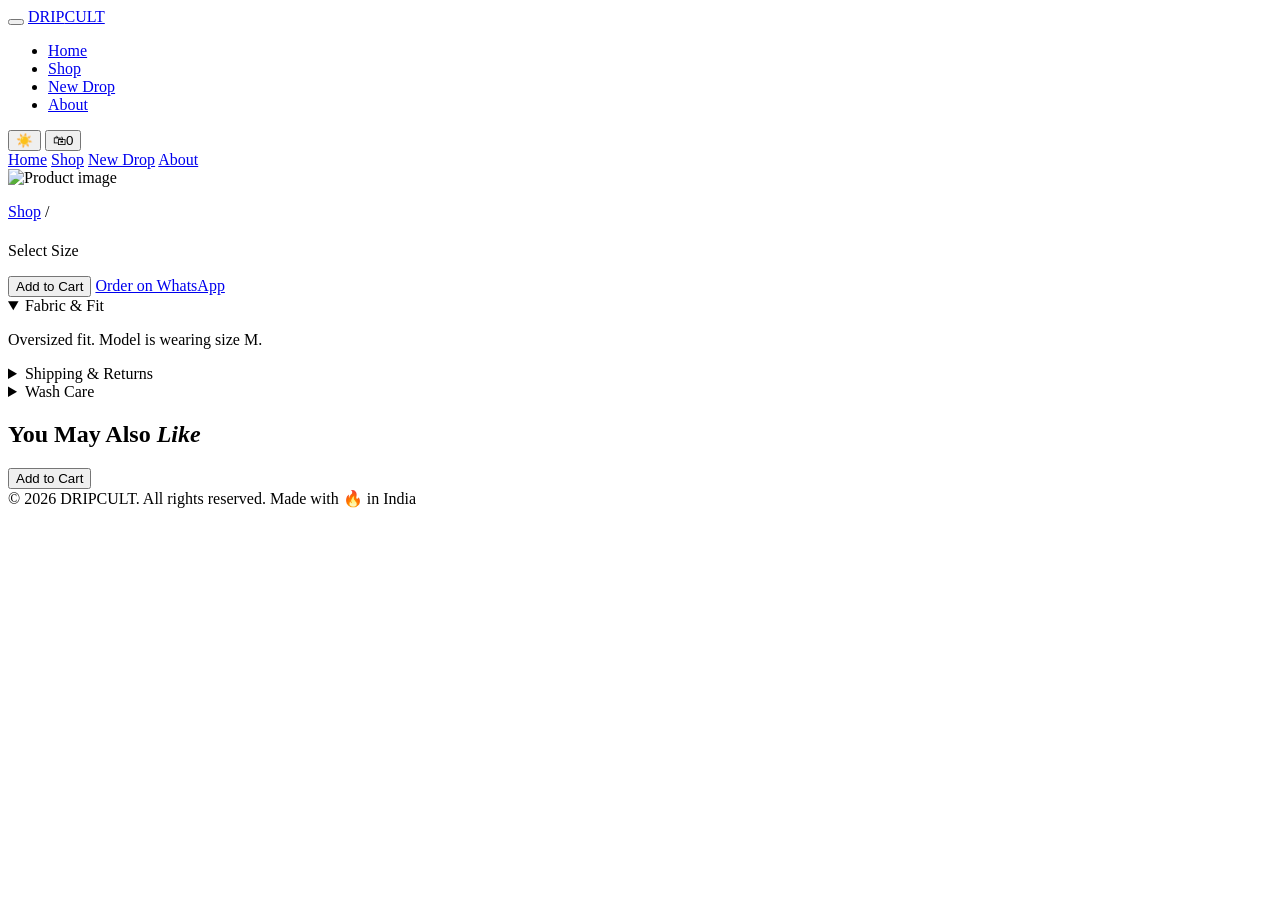
==== product.html @ 4c6a0a87 "Add files via upload" ====
<!DOCTYPE html>
<html lang="en" data-theme="dark">
<head>
  <meta charset="UTF-8">
  <meta name="viewport" content="width=device-width, initial-scale=1.0">
  <title>Product — DRIPCULT</title>
  <script>
    document.documentElement.setAttribute('data-theme', localStorage.getItem('theme') || 'dark');
    function imgFail(el){ el.style.display='none'; var w = el.closest('.ph-wrap'); if (w) w.classList.add('ph'); }
  </script>
  <link rel="preconnect" href="https://fonts.googleapis.com">
  <link rel="preconnect" href="https://fonts.gstatic.com" crossorigin>
  <link href="https://fonts.googleapis.com/css2?family=Anton&family=Archivo:wght@400;500;600;700&display=swap" rel="stylesheet">
  <link rel="stylesheet" href="css/style.css">
</head>
<body>

  <header class="nav">
    <button class="nav-burger" id="burger" aria-label="Open menu"><span></span><span></span><span></span></button>
    <a href="index.html" class="logo">DRIP<span>CULT</span></a>
    <ul class="nav-links">
      <li><a href="index.html">Home</a></li>
      <li><a href="shop.html">Shop</a></li>
      <li><a href="shop.html">New Drop</a></li>
      <li><a href="index.html#about">About</a></li>
    </ul>
    <div class="nav-actions">
      <button class="icon-btn" data-theme-toggle aria-label="Toggle light/dark theme"><span class="t-icon">☀️</span></button>
      <button class="icon-btn cart-btn" id="cartBtn" aria-label="Open cart">🛍<span class="cart-count" id="cartCount">0</span></button>
    </div>
  </header>

  <div class="mobile-menu" id="mobileMenu">
    <a href="index.html">Home</a>
    <a href="shop.html">Shop</a>
    <a href="shop.html">New Drop</a>
    <a href="index.html#about">About</a>
  </div>

  <main class="container" id="productPage">
    <div class="product-layout">
      <div class="gallery">
        <div class="gallery-main ph-wrap" id="galleryMain" data-label="Product image">
          <img id="mainImg" src="" alt="Product image">
        </div>
        <div class="thumbs" id="thumbs"></div>
      </div>
      <div class="p-info">
        <p class="crumb"><a href="shop.html">Shop</a> / <span id="crumbName"></span></p>
        <h1 id="pName"></h1>
        <div class="price-row big">
          <span class="price" id="pPrice"></span>
          <s class="mrp" id="pMrp"></s>
          <span class="off" id="pOff"></span>
        </div>
        <p class="p-desc" id="pDesc"></p>
        <p class="label">Select Size</p>
        <div class="sizes" id="sizes"></div>
        <div class="p-actions">
          <button class="btn btn-accent" id="addBtn">Add to Cart</button>
          <a class="btn btn-wa" id="waBtn" href="#" target="_blank" rel="noopener">Order on WhatsApp</a>
        </div>
        <div class="accordions">
          <details class="acc" open>
            <summary>Fabric & Fit</summary>
            <p id="pFit">Oversized fit. Model is wearing size M.</p>
          </details>
          <details class="acc">
            <summary>Shipping & Returns</summary>
            <p>Free shipping on prepaid orders. COD available. 7-day easy size exchange.</p>
          </details>
          <details class="acc">
            <summary>Wash Care</summary>
            <p>Machine wash cold, inside out. Do not bleach. Do not iron on print.</p>
          </details>
        </div>
      </div>
    </div>

    <section class="section">
      <div class="section-head">
        <h2 class="section-title">You May Also <em>Like</em></h2>
      </div>
      <div class="h-scroll" id="relatedRow"></div>
    </section>
  </main>

  <!-- Mobile sticky buy bar -->
  <div class="sticky-bar" id="stickyBar">
    <div class="sticky-price"><span class="price" id="sPrice"></span><s class="mrp" id="sMrp"></s></div>
    <button class="btn btn-accent" id="stickyAdd">Add to Cart</button>
  </div>

  <footer class="footer">
    <div class="container">
      <div class="foot-note">
        <span>© 2026 DRIPCULT. All rights reserved.</span>
        <span>Made with 🔥 in India</span>
      </div>
    </div>
  </footer>

  <script src="https://cdn.jsdelivr.net/npm/gsap@3.12.5/dist/gsap.min.js"></script>
  <script src="js/products.js"></script>
  <script src="js/main.js"></script>
</body>
</html>
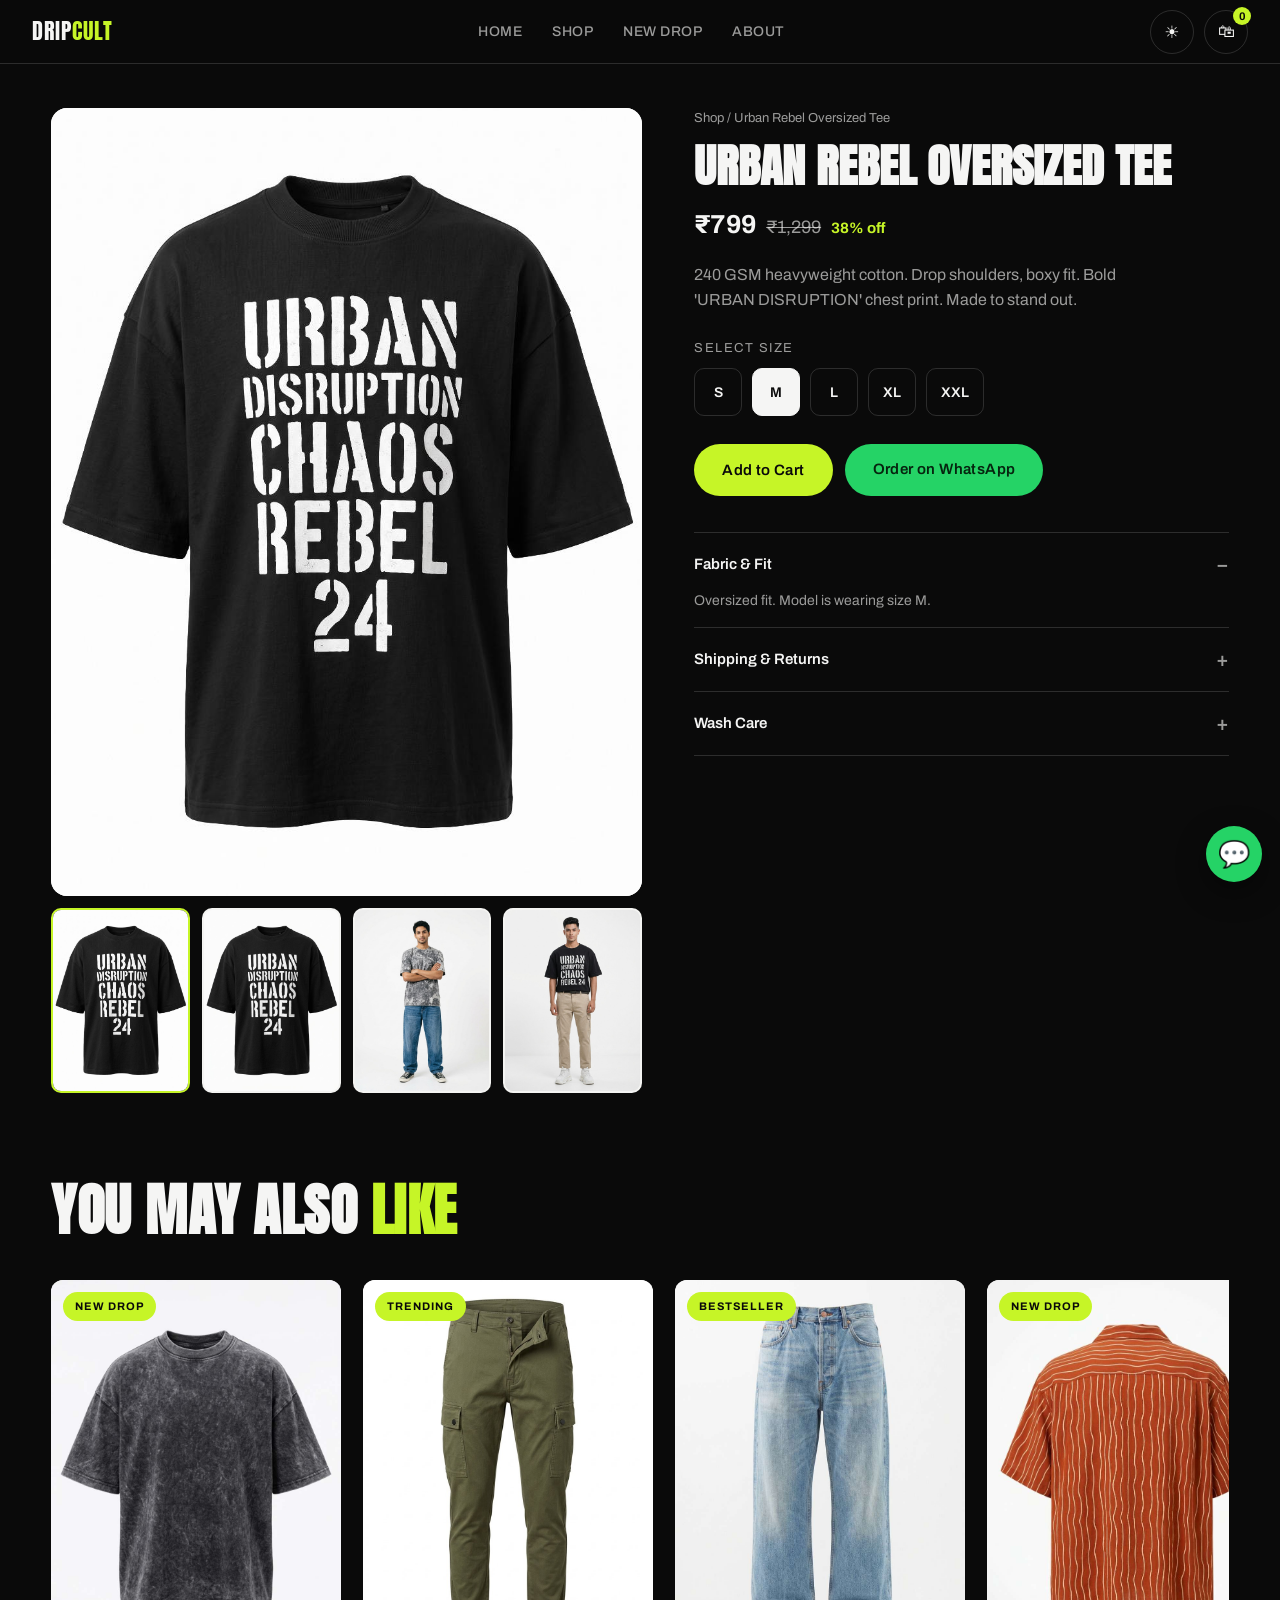
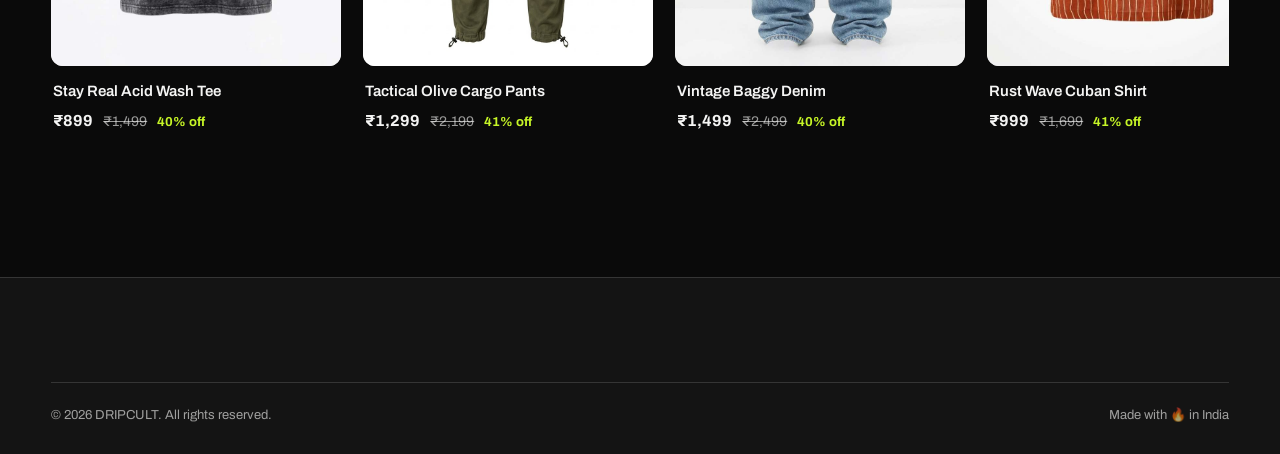
==== commit 935a8194: "seo: add missing meta description to product page" ====
--- a/product.html
+++ b/product.html
@@ -4,6 +4,7 @@
   <meta charset="UTF-8">
   <meta name="viewport" content="width=device-width, initial-scale=1.0">
   <title>Product — DRIPCULT</title>
+  <meta name="description" content="Shop DRIPCULT streetwear — heavyweight tees, cargos, hoodies & sneakers with size selector and WhatsApp ordering.">
   <script>
     document.documentElement.setAttribute('data-theme', localStorage.getItem('theme') || 'dark');
     function imgFail(el){ el.style.display='none'; var w = el.closest('.ph-wrap'); if (w) w.classList.add('ph'); }
--- a/css/style.css
+++ b/css/style.css
@@ -0,0 +1,496 @@
+/* ============================================
+   DRIPCULT — style.css
+   Dark streetwear theme + Light mode toggle
+   ============================================ */
+
+:root {
+  --nav-h: 64px;
+  --radius: 12px;
+  --font-display: 'Anton', 'Impact', 'Arial Black', sans-serif;
+  --font-body: 'Archivo', 'Segoe UI', system-ui, sans-serif;
+}
+
+html[data-theme="dark"] {
+  --bg: #0a0a0a;
+  --surface: #141414;
+  --surface2: #1e1e1e;
+  --text: #f5f5f4;
+  --muted: rgba(245, 245, 244, 0.62);
+  --border: rgba(255, 255, 255, 0.14);
+  --accent: #c6f527;
+  --accent-ink: #c6f527;
+  --accent-text: #0a0a0a;
+  --card-img-bg: #f4f4f2;
+  --shadow: 0 10px 30px rgba(0, 0, 0, 0.45);
+}
+
+html[data-theme="light"] {
+  --bg: #f6f6f4;
+  --surface: #ffffff;
+  --surface2: #ebebe8;
+  --text: #131312;
+  --muted: rgba(19, 19, 18, 0.6);
+  --border: rgba(19, 19, 18, 0.14);
+  --accent: #c6f527;
+  --accent-ink: #5a7a00;
+  --accent-text: #0a0a0a;
+  --card-img-bg: #ffffff;
+  --shadow: 0 10px 30px rgba(0, 0, 0, 0.08);
+}
+
+* { margin: 0; padding: 0; box-sizing: border-box; }
+
+html { scroll-behavior: smooth; }
+
+body {
+  background: var(--bg);
+  color: var(--text);
+  font-family: var(--font-body);
+  font-size: 16px;
+  line-height: 1.55;
+  transition: background 0.3s ease, color 0.3s ease;
+  -webkit-font-smoothing: antialiased;
+}
+
+img { max-width: 100%; display: block; }
+a { color: inherit; text-decoration: none; }
+ul { list-style: none; }
+button { font-family: inherit; cursor: pointer; border: none; background: none; color: inherit; font-size: inherit; }
+
+.container { width: min(1200px, 92%); margin: 0 auto; }
+
+/* ---------- NAV ---------- */
+.nav {
+  position: fixed; top: 0; left: 0; right: 0; z-index: 100;
+  height: var(--nav-h);
+  display: flex; align-items: center; justify-content: space-between;
+  padding: 0 clamp(16px, 4vw, 32px);
+  background: color-mix(in srgb, var(--bg) 82%, transparent);
+  backdrop-filter: blur(14px);
+  -webkit-backdrop-filter: blur(14px);
+  border-bottom: 1px solid var(--border);
+}
+
+.logo {
+  font-family: var(--font-display);
+  font-size: 22px; letter-spacing: 1px; text-transform: uppercase;
+}
+.logo span { color: var(--accent-ink); }
+
+.nav-links { display: flex; gap: 30px; }
+.nav-links a {
+  font-size: 14px; font-weight: 500; letter-spacing: 0.5px; text-transform: uppercase;
+  color: var(--muted); transition: color 0.2s;
+  padding: 12px 0;
+}
+.nav-links a:hover { color: var(--text); }
+
+.nav-actions { display: flex; gap: 10px; align-items: center; }
+
+.icon-btn {
+  width: 44px; height: 44px; display: grid; place-items: center;
+  border: 1px solid var(--border); border-radius: 50%;
+  font-size: 17px; transition: border-color 0.2s, transform 0.2s;
+  position: relative;
+}
+.icon-btn:hover { border-color: var(--text); transform: translateY(-1px); }
+
+.cart-count {
+  position: absolute; top: -4px; right: -4px;
+  background: var(--accent); color: var(--accent-text);
+  font-size: 11px; font-weight: 700;
+  min-width: 18px; height: 18px; border-radius: 999px;
+  display: grid; place-items: center; padding: 0 4px;
+}
+
+/* Burger */
+.nav-burger { display: none; flex-direction: column; gap: 5px; width: 44px; height: 44px; align-items: center; justify-content: center; }
+.nav-burger span { display: block; width: 22px; height: 2px; background: var(--text); transition: transform 0.3s, opacity 0.3s; }
+.nav-burger.open span:nth-child(1) { transform: translateY(7px) rotate(45deg); }
+.nav-burger.open span:nth-child(2) { opacity: 0; }
+.nav-burger.open span:nth-child(3) { transform: translateY(-7px) rotate(-45deg); }
+
+/* Mobile menu */
+.mobile-menu {
+  position: fixed; inset: 0; z-index: 95;
+  background: var(--bg);
+  display: flex; flex-direction: column; justify-content: center; gap: 8px;
+  padding: 0 8%;
+  transform: translateY(-102%);
+  transition: transform 0.45s cubic-bezier(0.77, 0, 0.18, 1);
+}
+.mobile-menu.open { transform: none; }
+.mobile-menu a {
+  font-family: var(--font-display);
+  font-size: clamp(40px, 10vw, 64px);
+  text-transform: uppercase; line-height: 1.15;
+  color: var(--text); transition: color 0.2s;
+}
+.mobile-menu a:hover { color: var(--accent-ink); }
+
+/* ---------- HERO ---------- */
+.hero {
+  min-height: 100svh;
+  display: flex; align-items: center;
+  padding: calc(var(--nav-h) + 40px) 0 64px;
+  overflow: hidden;
+}
+.hero-inner {
+  width: min(1200px, 92%); margin: 0 auto;
+  display: grid; grid-template-columns: 1.1fr 0.9fr;
+  gap: 48px; align-items: center;
+}
+.hero-kicker {
+  color: var(--accent-ink); font-weight: 600; font-size: 13px;
+  letter-spacing: 3px; text-transform: uppercase; margin-bottom: 18px;
+}
+.hero-title {
+  font-family: var(--font-display);
+  font-size: clamp(56px, 9vw, 118px);
+  line-height: 0.95; text-transform: uppercase; letter-spacing: 1px;
+}
+.hero-title span { display: block; }
+.hero-title span:nth-child(3) { color: var(--accent-ink); }
+.hero-sub { color: var(--muted); max-width: 430px; margin: 24px 0 32px; font-size: 17px; }
+.hero-cta { display: flex; gap: 14px; flex-wrap: wrap; }
+
+.hero-img {
+  border-radius: 24px; overflow: hidden;
+  aspect-ratio: 3 / 4; width: 100%; max-width: 430px; justify-self: end;
+  background: var(--surface);
+  box-shadow: var(--shadow);
+}
+.hero-img img { width: 100%; height: 100%; object-fit: cover; }
+
+/* ---------- BUTTONS ---------- */
+.btn {
+  display: inline-flex; align-items: center; justify-content: center;
+  padding: 14px 28px; min-height: 48px;
+  border-radius: 999px;
+  font-weight: 600; font-size: 15px; letter-spacing: 0.4px;
+  transition: transform 0.22s, box-shadow 0.22s, background 0.22s;
+  white-space: nowrap;
+}
+.btn-accent { background: var(--accent); color: var(--accent-text); }
+.btn-accent:hover { transform: translateY(-2px); box-shadow: 0 8px 24px rgba(198, 245, 39, 0.32); }
+.btn-ghost { border: 1px solid var(--border); color: var(--text); }
+.btn-ghost:hover { border-color: var(--text); transform: translateY(-2px); }
+.btn-wa { background: #25d366; color: #06250f; }
+.btn-wa:hover { transform: translateY(-2px); box-shadow: 0 8px 24px rgba(37, 211, 102, 0.32); }
+
+/* ---------- PLACEHOLDER (missing images) ---------- */
+.ph-wrap { position: relative; }
+.ph { background: linear-gradient(135deg, var(--surface2), var(--surface)) !important; }
+.ph::after {
+  content: "📷 " attr(data-label);
+  position: absolute; inset: 0; z-index: 0;
+  display: grid; place-items: center;
+  color: var(--muted); font-size: 13px; letter-spacing: 0.5px;
+  text-align: center; padding: 16px;
+}
+
+/* ---------- MARQUEE ---------- */
+.marquee {
+  background: var(--accent); color: var(--accent-text);
+  overflow: hidden; padding: 13px 0;
+}
+.marquee-track {
+  display: flex; gap: 48px; width: max-content;
+  white-space: nowrap;
+  animation: marquee 22s linear infinite;
+  font-family: var(--font-display); font-size: 17px;
+  letter-spacing: 2px; text-transform: uppercase;
+}
+@keyframes marquee { to { transform: translateX(-50%); } }
+
+/* ---------- SECTIONS ---------- */
+.section { padding: 88px 0; }
+.section-alt { background: var(--surface); }
+
+.section-head {
+  display: flex; justify-content: space-between; align-items: flex-end;
+  gap: 16px; flex-wrap: wrap; margin-bottom: 40px;
+}
+.section-title {
+  font-family: var(--font-display);
+  font-size: clamp(34px, 5vw, 56px);
+  text-transform: uppercase; line-height: 1.05; letter-spacing: 0.5px;
+}
+.section-title em { color: var(--accent-ink); font-style: normal; }
+.link-more { color: var(--muted); font-size: 14px; border-bottom: 1px solid var(--border); padding-bottom: 3px; transition: color 0.2s; }
+.link-more:hover { color: var(--text); }
+
+/* ---------- HORIZONTAL SCROLL ROW ---------- */
+.h-scroll {
+  display: grid; grid-auto-flow: column;
+  grid-auto-columns: min(290px, 74vw);
+  gap: 22px;
+  overflow-x: auto; padding-bottom: 16px;
+  scroll-snap-type: x mandatory;
+}
+.h-scroll > * { scroll-snap-align: start; }
+.h-scroll::-webkit-scrollbar { height: 6px; }
+.h-scroll::-webkit-scrollbar-thumb { background: var(--border); border-radius: 999px; }
+
+/* ---------- PRODUCT CARD ---------- */
+.card { display: block; transition: transform 0.3s ease; }
+.card:hover { transform: scale(1.04); position: relative; z-index: 3; }
+.card-img {
+  position: relative; aspect-ratio: 3 / 4;
+  border-radius: var(--radius); overflow: hidden;
+  background: var(--card-img-bg);
+}
+.card-img img {
+  position: relative; z-index: 1;
+  width: 100%; height: 100%; object-fit: cover;
+  transition: opacity 0.35s ease, transform 0.5s ease;
+}
+
+.tag {
+  position: absolute; top: 12px; left: 12px; z-index: 3;
+  background: var(--accent); color: var(--accent-text);
+  font-size: 11px; font-weight: 700; letter-spacing: 1px; text-transform: uppercase;
+  padding: 6px 12px; border-radius: 999px;
+}
+
+.card-info { padding: 14px 2px 0; }
+.card-info h4 { font-size: 15px; font-weight: 600; }
+.price-row { display: flex; gap: 10px; align-items: baseline; margin-top: 5px; flex-wrap: wrap; }
+.price { font-weight: 700; font-size: 16px; }
+.mrp { color: var(--muted); font-size: 14px; }
+.off { color: var(--accent-ink); font-size: 13px; font-weight: 700; }
+.price-row.big .price { font-size: 26px; }
+.price-row.big .mrp { font-size: 18px; }
+.price-row.big .off { font-size: 15px; }
+
+/* ---------- CATEGORIES ---------- */
+.cats { display: grid; grid-template-columns: repeat(3, 1fr); gap: 22px; }
+.cat {
+  position: relative; aspect-ratio: 3 / 4;
+  border-radius: 16px; overflow: hidden;
+  display: flex; align-items: flex-end; padding: 24px;
+  background: var(--surface2);
+}
+.cat img { position: absolute; inset: 0; z-index: 1; width: 100%; height: 100%; object-fit: cover; transition: transform 0.5s ease; }
+.cat:hover img { transform: scale(1.05); }
+.cat::before {
+  content: ""; position: absolute; inset: 0; z-index: 2;
+  background: linear-gradient(to top, rgba(0, 0, 0, 0.72), transparent 55%);
+}
+.cat-label { position: relative; z-index: 3; color: #fff; }
+.cat-label h3 { font-family: var(--font-display); font-size: 26px; text-transform: uppercase; letter-spacing: 0.5px; }
+.cat-label span { color: #c6f527; font-size: 14px; font-weight: 600; }
+
+/* ---------- BANNER ---------- */
+.banner {
+  position: relative; min-height: 480px;
+  border-radius: 24px; overflow: hidden;
+  display: grid; place-items: center; text-align: center;
+  background: var(--surface2);
+}
+.banner img { position: absolute; inset: 0; z-index: 1; width: 100%; height: 100%; object-fit: cover; }
+.banner::before { content: ""; position: absolute; inset: 0; z-index: 2; background: rgba(0, 0, 0, 0.45); }
+.banner-content { position: relative; z-index: 3; padding: 48px 24px; }
+.banner-content h2 {
+  font-family: var(--font-display); color: #fff;
+  font-size: clamp(44px, 7vw, 90px); text-transform: uppercase;
+  line-height: 1; margin-bottom: 28px; letter-spacing: 1px;
+}
+
+/* ---------- FEATURES ---------- */
+.features { display: grid; grid-template-columns: repeat(4, 1fr); gap: 24px; }
+.feature {
+  background: var(--bg); border: 1px solid var(--border);
+  border-radius: 16px; padding: 28px 22px;
+}
+.f-icon { font-size: 28px; display: block; margin-bottom: 14px; }
+.feature h4 { font-size: 16px; margin-bottom: 6px; }
+.feature p { color: var(--muted); font-size: 14px; }
+
+/* ---------- FOOTER ---------- */
+.footer { border-top: 1px solid var(--border); background: var(--surface); padding: 56px 0 28px; margin-top: 40px; }
+.footer-grid { display: grid; grid-template-columns: 1.6fr 1fr 1fr 1.6fr; gap: 36px; }
+.foot-desc { color: var(--muted); font-size: 14px; margin-top: 14px; max-width: 260px; }
+.footer h5 { font-size: 13px; text-transform: uppercase; letter-spacing: 1.5px; margin-bottom: 16px; color: var(--muted); }
+.footer ul li { margin-bottom: 10px; }
+.footer ul a { font-size: 14px; color: var(--text); opacity: 0.85; }
+.footer ul a:hover { color: var(--accent-ink); }
+.news-form { display: flex; gap: 10px; }
+.news-form input {
+  flex: 1; min-width: 0; padding: 12px 18px;
+  background: var(--bg); color: var(--text);
+  border: 1px solid var(--border); border-radius: 999px;
+  font-family: inherit; font-size: 14px;
+}
+.news-form input:focus { outline: 2px solid var(--accent); outline-offset: 1px; }
+.socials { display: flex; gap: 18px; margin-top: 18px; }
+.socials a { font-size: 14px; color: var(--muted); border-bottom: 1px solid var(--border); padding-bottom: 2px; }
+.socials a:hover { color: var(--text); }
+.foot-note {
+  margin-top: 48px; padding-top: 22px; border-top: 1px solid var(--border);
+  color: var(--muted); font-size: 13px;
+  display: flex; justify-content: space-between; flex-wrap: wrap; gap: 8px;
+}
+
+/* ---------- SHOP PAGE ---------- */
+.page-head { padding: calc(var(--nav-h) + 48px) 0 8px; }
+.page-sub { color: var(--muted); margin-top: 10px; }
+.filters { display: flex; gap: 10px; flex-wrap: wrap; margin: 28px 0 36px; }
+.filter-btn {
+  padding: 11px 20px; min-height: 44px;
+  border: 1px solid var(--border); border-radius: 999px;
+  color: var(--muted); font-size: 14px; font-weight: 500;
+  transition: all 0.2s;
+}
+.filter-btn:hover { color: var(--text); border-color: var(--text); }
+.filter-btn.active { background: var(--text); color: var(--bg); border-color: var(--text); }
+
+.grid { display: grid; grid-template-columns: repeat(4, 1fr); gap: 32px 20px; padding-bottom: 48px; }
+
+/* ---------- PRODUCT PAGE ---------- */
+.product-layout {
+  display: grid; grid-template-columns: 1.05fr 0.95fr;
+  gap: 52px; padding-top: calc(var(--nav-h) + 44px);
+}
+.gallery-main { aspect-ratio: 3 / 4; border-radius: 16px; overflow: hidden; background: var(--card-img-bg); }
+.gallery-main img { width: 100%; height: 100%; object-fit: cover; }
+.thumbs { display: grid; grid-template-columns: repeat(4, 1fr); gap: 12px; margin-top: 12px; }
+.thumb {
+  aspect-ratio: 3 / 4; border-radius: 10px; overflow: hidden;
+  border: 2px solid transparent; background: var(--card-img-bg);
+  padding: 0; transition: border-color 0.2s;
+}
+.thumb img { width: 100%; height: 100%; object-fit: cover; }
+.thumb.active { border-color: var(--accent); }
+
+.crumb { color: var(--muted); font-size: 13px; margin-bottom: 14px; }
+.crumb a:hover { color: var(--text); }
+.p-info h1 {
+  font-family: var(--font-display);
+  font-size: clamp(30px, 4vw, 46px);
+  text-transform: uppercase; line-height: 1.05; margin-bottom: 14px;
+}
+.p-desc { color: var(--muted); margin: 18px 0 26px; max-width: 480px; }
+.label { font-size: 13px; text-transform: uppercase; letter-spacing: 1.5px; color: var(--muted); margin-bottom: 10px; }
+.sizes { display: flex; gap: 10px; flex-wrap: wrap; margin-bottom: 28px; }
+.size-btn {
+  min-width: 48px; height: 48px; padding: 0 14px;
+  border: 1px solid var(--border); border-radius: 10px;
+  font-weight: 600; font-size: 14px; transition: all 0.2s;
+}
+.size-btn:hover { border-color: var(--text); }
+.size-btn.active { background: var(--text); color: var(--bg); border-color: var(--text); }
+.p-actions { display: flex; gap: 12px; flex-wrap: wrap; margin-bottom: 36px; }
+
+.accordions { border-bottom: 1px solid var(--border); }
+.acc { border-top: 1px solid var(--border); padding: 16px 0; }
+.acc summary { cursor: pointer; font-weight: 600; font-size: 15px; list-style: none; display: flex; justify-content: space-between; align-items: center; min-height: 28px; }
+.acc summary::after { content: "+"; font-size: 20px; color: var(--muted); }
+.acc[open] summary::after { content: "−"; }
+.acc p { color: var(--muted); font-size: 14px; margin-top: 10px; }
+
+/* Sticky mobile buy bar */
+.sticky-bar {
+  position: fixed; left: 0; right: 0; bottom: 0; z-index: 80;
+  background: var(--surface); border-top: 1px solid var(--border);
+  padding: 12px 16px;
+  display: none; align-items: center; justify-content: space-between; gap: 14px;
+}
+.sticky-price { display: flex; gap: 8px; align-items: baseline; }
+
+/* ---------- CART DRAWER ---------- */
+.cart-overlay {
+  position: fixed; inset: 0; z-index: 110;
+  background: rgba(0, 0, 0, 0.55);
+  opacity: 0; pointer-events: none; transition: opacity 0.3s;
+}
+.cart-overlay.open { opacity: 1; pointer-events: auto; }
+.cart-drawer {
+  position: fixed; top: 0; right: 0; bottom: 0; z-index: 120;
+  width: min(400px, 94vw);
+  background: var(--surface);
+  border-left: 1px solid var(--border);
+  transform: translateX(102%);
+  transition: transform 0.4s cubic-bezier(0.77, 0, 0.18, 1);
+  display: flex; flex-direction: column;
+}
+.cart-drawer.open { transform: none; }
+.cart-head {
+  display: flex; justify-content: space-between; align-items: center;
+  padding: 18px 20px; border-bottom: 1px solid var(--border);
+}
+.cart-head h3 { font-family: var(--font-display); text-transform: uppercase; font-size: 20px; letter-spacing: 1px; }
+.cart-items { flex: 1; overflow-y: auto; padding: 20px; display: flex; flex-direction: column; gap: 18px; }
+.cart-empty { color: var(--muted); text-align: center; margin-top: 60px; }
+.cart-item { display: grid; grid-template-columns: 70px 1fr auto; gap: 14px; align-items: center; }
+.cart-item .ci-img { width: 70px; height: 92px; border-radius: 8px; overflow: hidden; background: var(--card-img-bg); }
+.cart-item .ci-img img { width: 100%; height: 100%; object-fit: cover; }
+.cart-item h4 { font-size: 14px; font-weight: 600; }
+.cart-item .ci-meta { color: var(--muted); font-size: 13px; }
+.qty-row { display: flex; align-items: center; gap: 10px; margin-top: 8px; }
+.qty-btn {
+  width: 30px; height: 30px; display: grid; place-items: center;
+  border: 1px solid var(--border); border-radius: 8px; font-size: 15px;
+}
+.ci-remove { color: var(--muted); font-size: 13px; text-decoration: underline; }
+.cart-foot { padding: 20px; border-top: 1px solid var(--border); }
+.cart-total { display: flex; justify-content: space-between; font-weight: 700; font-size: 17px; margin-bottom: 14px; }
+.cart-foot .btn { width: 100%; }
+
+/* ---------- WHATSAPP FLOAT ---------- */
+.wa-float {
+  position: fixed; right: 18px; bottom: 18px; z-index: 90;
+  width: 56px; height: 56px; border-radius: 50%;
+  background: #25d366; display: grid; place-items: center;
+  font-size: 26px; box-shadow: var(--shadow);
+  transition: transform 0.2s;
+}
+.wa-float:hover { transform: scale(1.08); }
+
+/* ---------- RESPONSIVE ---------- */
+@media (max-width: 960px) {
+  .nav-links { display: none; }
+  .nav-burger { display: flex; }
+
+  .hero { padding-top: calc(var(--nav-h) + 24px); }
+  .hero-inner { grid-template-columns: 1fr; gap: 36px; }
+  .hero-img { max-width: 100%; justify-self: stretch; aspect-ratio: 4 / 5; }
+
+  .cats { grid-template-columns: 1fr; }
+  .cat { aspect-ratio: 16 / 10; }
+
+  .features { grid-template-columns: repeat(2, 1fr); gap: 14px; }
+
+  .grid { grid-template-columns: repeat(2, 1fr); gap: 24px 12px; }
+
+  .product-layout { grid-template-columns: 1fr; gap: 32px; }
+  .p-actions { margin-bottom: 24px; }
+  .sticky-bar { display: flex; }
+  #productPage { padding-bottom: 76px; }
+
+  .footer-grid { grid-template-columns: 1fr 1fr; gap: 28px; }
+
+  .banner { min-height: 380px; }
+  .section { padding: 64px 0; }
+}
+
+@media (max-width: 480px) {
+  .footer-grid { grid-template-columns: 1fr; }
+  .hero-cta .btn { flex: 1; }
+  .features { grid-template-columns: 1fr 1fr; }
+  .feature { padding: 20px 16px; }
+}
+
+@media (min-width: 961px) {
+  .mobile-menu { display: none; }
+}
+
+/* ---------- REDUCED MOTION ---------- */
+@media (prefers-reduced-motion: reduce) {
+  *, *::before, *::after {
+    animation-duration: 0.01ms !important;
+    animation-iteration-count: 1 !important;
+    transition-duration: 0.01ms !important;
+  }
+  html { scroll-behavior: auto; }
+}
